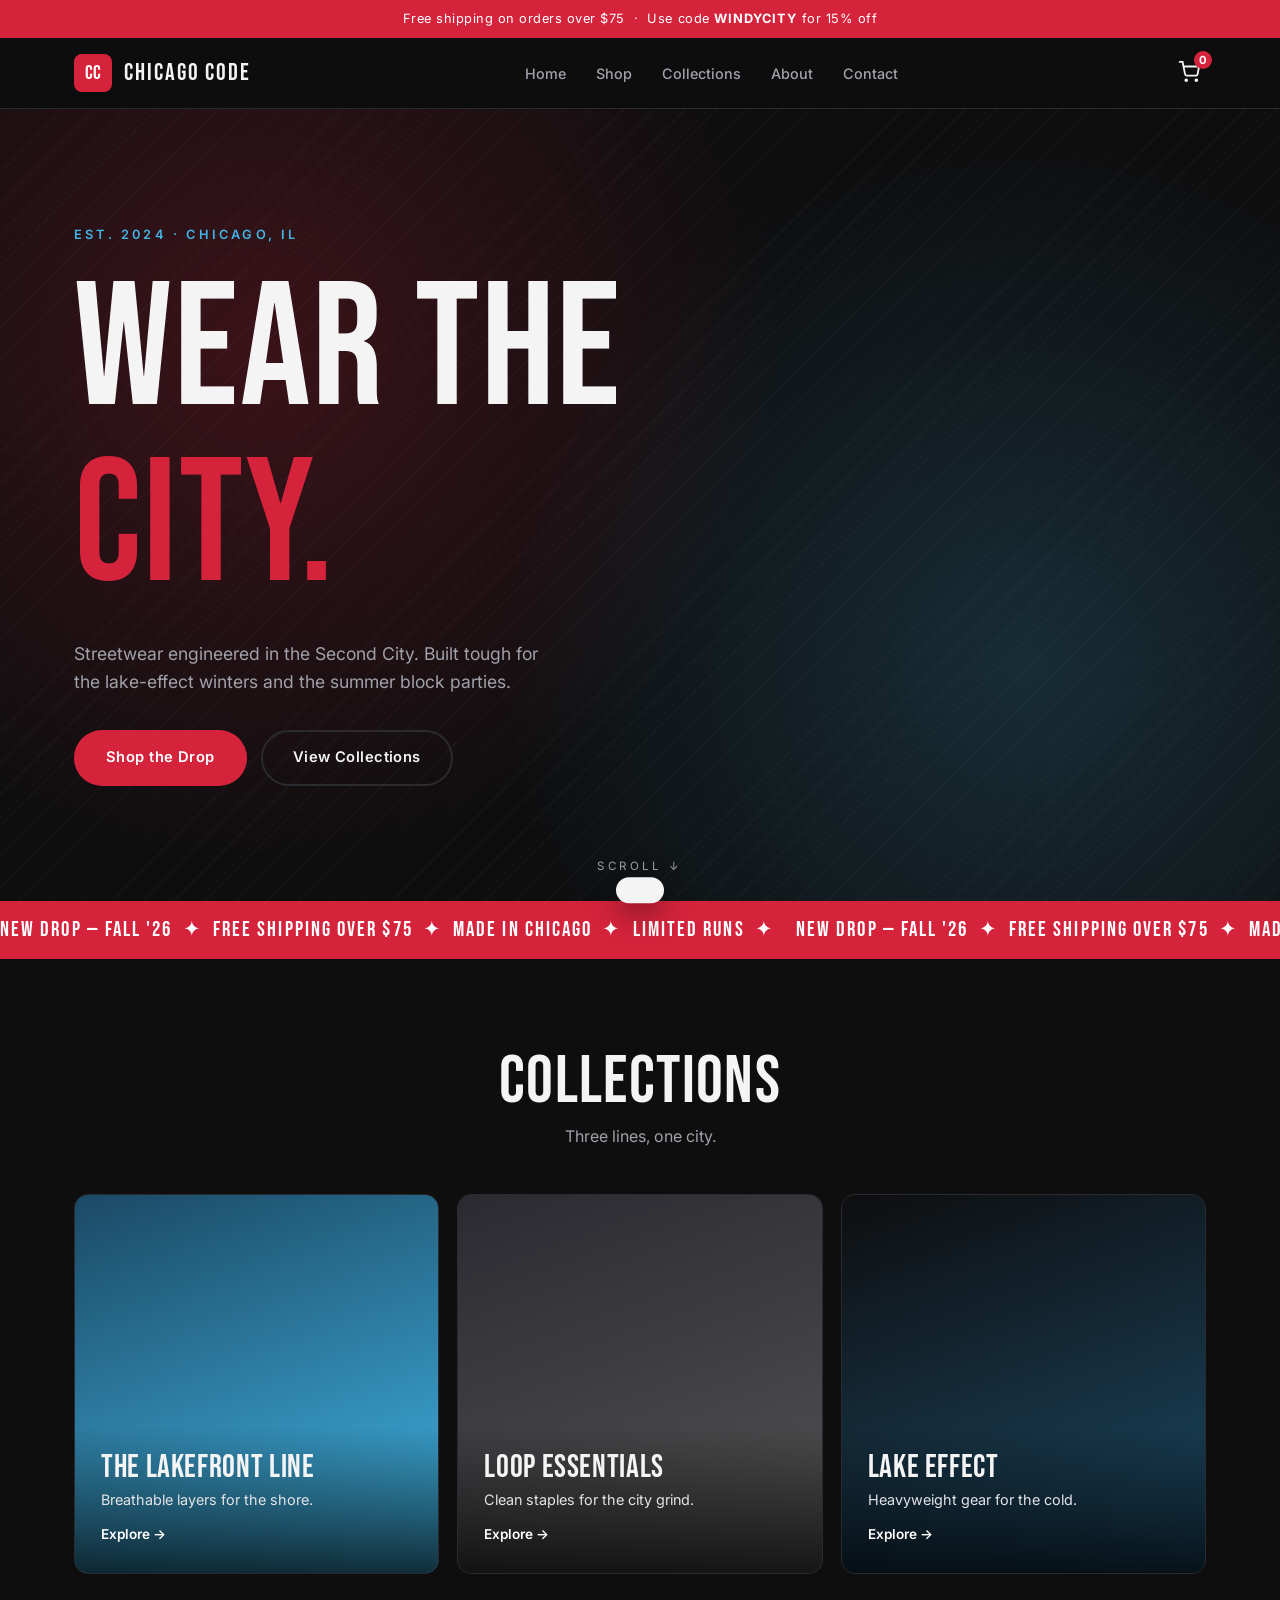
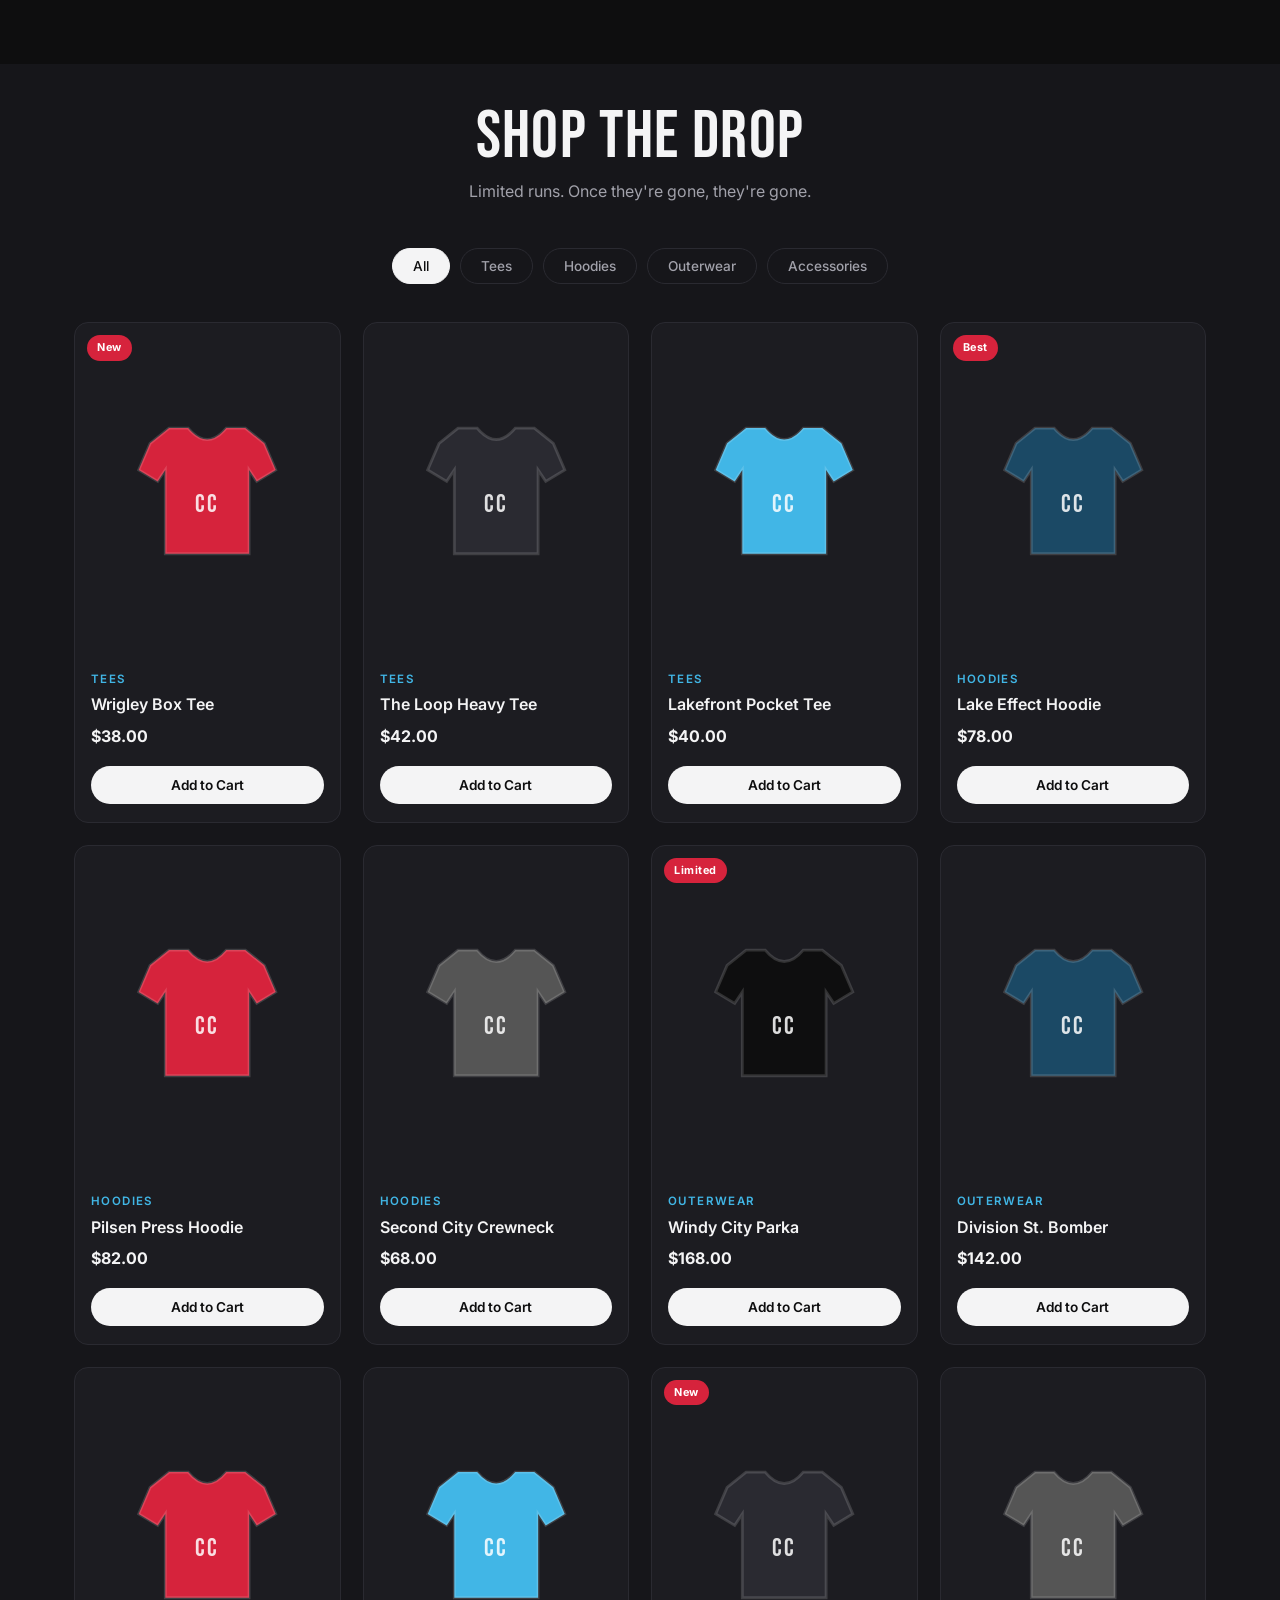
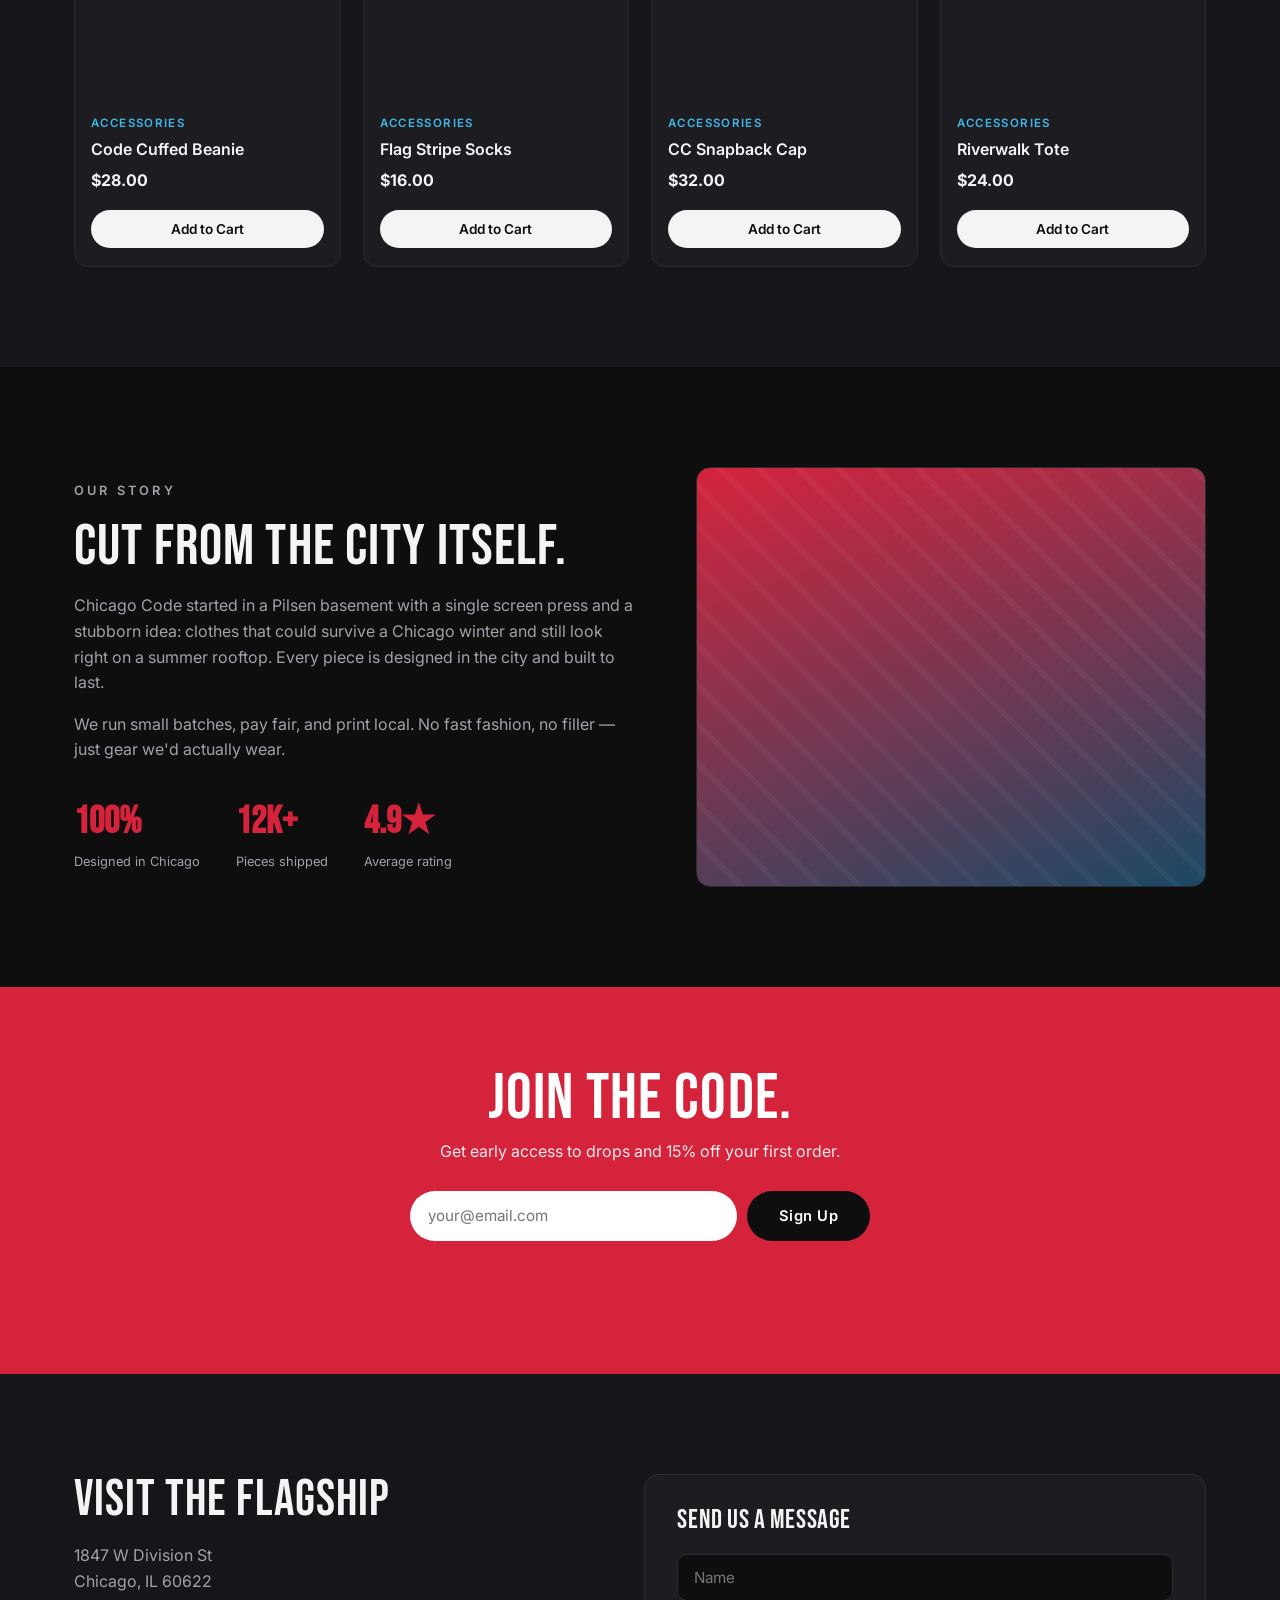
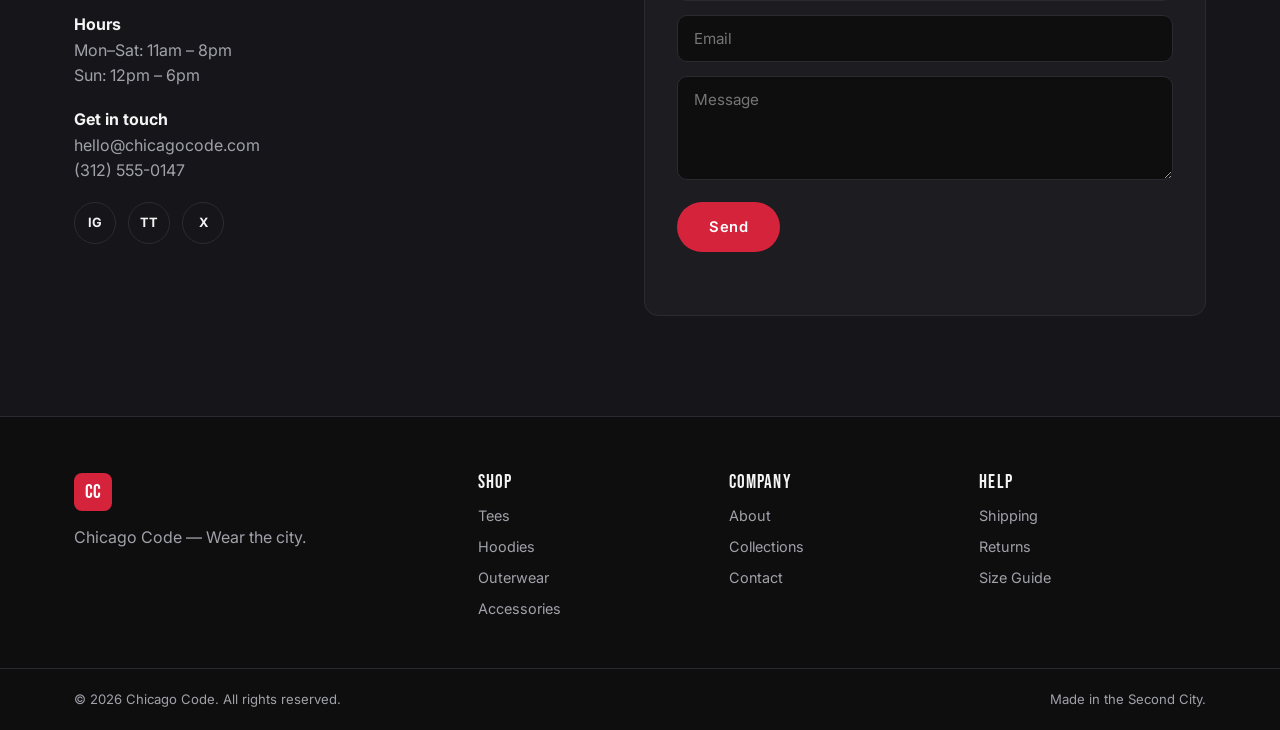
==== index.html @ 8e97281f "Initial commit: Chicago Code streetwear site Co-Authored-By: Claude Opus 4.8 <noreply@anthropic.com>" ====
<!DOCTYPE html>
<html lang="en">
<head>
  <meta charset="UTF-8" />
  <meta name="viewport" content="width=device-width, initial-scale=1.0" />
  <title>Chicago Code — Streetwear from the Second City</title>
  <meta name="description" content="Chicago Code is a streetwear label born in the heart of the Second City. Premium tees, hoodies, and outerwear built for the street." />
  <link rel="preconnect" href="https://fonts.googleapis.com" />
  <link rel="preconnect" href="https://fonts.gstatic.com" crossorigin />
  <link href="https://fonts.googleapis.com/css2?family=Bebas+Neue&family=Inter:wght@400;500;600;700&display=swap" rel="stylesheet" />
  <link rel="stylesheet" href="styles.css" />
</head>
<body>
  <!-- Announcement bar -->
  <div class="announce">
    Free shipping on orders over $75 &nbsp;·&nbsp; Use code <strong>WINDYCITY</strong> for 15% off
  </div>

  <!-- Header -->
  <header class="site-header" id="header">
    <div class="container header-inner">
      <a href="#home" class="logo">
        <span class="logo-mark">CC</span>
        <span class="logo-text">CHICAGO CODE</span>
      </a>

      <nav class="nav" id="nav">
        <a href="#home">Home</a>
        <a href="#shop">Shop</a>
        <a href="#collections">Collections</a>
        <a href="#about">About</a>
        <a href="#contact">Contact</a>
      </nav>

      <div class="header-actions">
        <button class="cart-btn" id="cartBtn" aria-label="Open cart">
          <svg viewBox="0 0 24 24" width="22" height="22" fill="none" stroke="currentColor" stroke-width="2">
            <circle cx="9" cy="21" r="1"></circle>
            <circle cx="20" cy="21" r="1"></circle>
            <path d="M1 1h4l2.68 13.39a2 2 0 0 0 2 1.61h9.72a2 2 0 0 0 2-1.61L23 6H6"></path>
          </svg>
          <span class="cart-count" id="cartCount">0</span>
        </button>
        <button class="menu-toggle" id="menuToggle" aria-label="Toggle menu">
          <span></span><span></span><span></span>
        </button>
      </div>
    </div>
  </header>

  <!-- Hero -->
  <section class="hero" id="home">
    <div class="hero-bg"></div>
    <div class="container hero-content">
      <p class="eyebrow">EST. 2024 · CHICAGO, IL</p>
      <h1>WEAR THE<br /><span>CITY.</span></h1>
      <p class="hero-sub">Streetwear engineered in the Second City. Built tough for the lake-effect winters and the summer block parties.</p>
      <div class="hero-cta">
        <a href="#shop" class="btn btn-primary">Shop the Drop</a>
        <a href="#collections" class="btn btn-ghost">View Collections</a>
      </div>
    </div>
    <div class="hero-scroll">SCROLL ↓</div>
  </section>

  <!-- Marquee -->
  <div class="marquee">
    <div class="marquee-track">
      <span>NEW DROP — FALL '26 &nbsp;✦&nbsp; FREE SHIPPING OVER $75 &nbsp;✦&nbsp; MADE IN CHICAGO &nbsp;✦&nbsp; LIMITED RUNS &nbsp;✦&nbsp;</span>
      <span>NEW DROP — FALL '26 &nbsp;✦&nbsp; FREE SHIPPING OVER $75 &nbsp;✦&nbsp; MADE IN CHICAGO &nbsp;✦&nbsp; LIMITED RUNS &nbsp;✦&nbsp;</span>
    </div>
  </div>

  <!-- Collections -->
  <section class="collections" id="collections">
    <div class="container">
      <div class="section-head">
        <h2>Collections</h2>
        <p>Three lines, one city.</p>
      </div>
      <div class="collection-grid">
        <article class="collection-card col-lake">
          <div class="collection-overlay">
            <h3>The Lakefront Line</h3>
            <p>Breathable layers for the shore.</p>
            <a href="#shop">Explore →</a>
          </div>
        </article>
        <article class="collection-card col-loop">
          <div class="collection-overlay">
            <h3>Loop Essentials</h3>
            <p>Clean staples for the city grind.</p>
            <a href="#shop">Explore →</a>
          </div>
        </article>
        <article class="collection-card col-winter">
          <div class="collection-overlay">
            <h3>Lake Effect</h3>
            <p>Heavyweight gear for the cold.</p>
            <a href="#shop">Explore →</a>
          </div>
        </article>
      </div>
    </div>
  </section>

  <!-- Shop -->
  <section class="shop" id="shop">
    <div class="container">
      <div class="section-head">
        <h2>Shop the Drop</h2>
        <p>Limited runs. Once they're gone, they're gone.</p>
      </div>

      <div class="filters" id="filters">
        <button class="filter-btn active" data-filter="all">All</button>
        <button class="filter-btn" data-filter="tees">Tees</button>
        <button class="filter-btn" data-filter="hoodies">Hoodies</button>
        <button class="filter-btn" data-filter="outerwear">Outerwear</button>
        <button class="filter-btn" data-filter="accessories">Accessories</button>
      </div>

      <div class="product-grid" id="productGrid"><!-- products injected by script.js --></div>
    </div>
  </section>

  <!-- About -->
  <section class="about" id="about">
    <div class="container about-inner">
      <div class="about-text">
        <p class="eyebrow">OUR STORY</p>
        <h2>Cut from the city itself.</h2>
        <p>Chicago Code started in a Pilsen basement with a single screen press and a stubborn idea: clothes that could survive a Chicago winter and still look right on a summer rooftop. Every piece is designed in the city and built to last.</p>
        <p>We run small batches, pay fair, and print local. No fast fashion, no filler — just gear we'd actually wear.</p>
        <div class="stats">
          <div><strong>100%</strong><span>Designed in Chicago</span></div>
          <div><strong>12k+</strong><span>Pieces shipped</span></div>
          <div><strong>4.9★</strong><span>Average rating</span></div>
        </div>
      </div>
      <div class="about-visual"></div>
    </div>
  </section>

  <!-- Newsletter -->
  <section class="newsletter">
    <div class="container newsletter-inner">
      <h2>Join the Code.</h2>
      <p>Get early access to drops and 15% off your first order.</p>
      <form class="newsletter-form" id="newsletterForm">
        <input type="email" placeholder="your@email.com" required aria-label="Email address" />
        <button type="submit" class="btn btn-primary">Sign Up</button>
      </form>
      <p class="newsletter-note" id="newsletterNote"></p>
    </div>
  </section>

  <!-- Contact -->
  <section class="contact" id="contact">
    <div class="container contact-inner">
      <div class="contact-info">
        <h2>Visit the Flagship</h2>
        <p>1847 W Division St<br />Chicago, IL 60622</p>
        <p><strong>Hours</strong><br />Mon–Sat: 11am – 8pm<br />Sun: 12pm – 6pm</p>
        <p><strong>Get in touch</strong><br />hello@chicagocode.com<br />(312) 555-0147</p>
        <div class="socials">
          <a href="#" aria-label="Instagram">IG</a>
          <a href="#" aria-label="TikTok">TT</a>
          <a href="#" aria-label="Twitter">X</a>
        </div>
      </div>
      <form class="contact-form" id="contactForm">
        <h3>Send us a message</h3>
        <div class="field"><input type="text" placeholder="Name" required /></div>
        <div class="field"><input type="email" placeholder="Email" required /></div>
        <div class="field"><textarea rows="4" placeholder="Message" required></textarea></div>
        <button type="submit" class="btn btn-primary">Send</button>
        <p class="form-note" id="contactNote"></p>
      </form>
    </div>
  </section>

  <!-- Footer -->
  <footer class="site-footer">
    <div class="container footer-inner">
      <div class="footer-brand">
        <span class="logo-mark">CC</span>
        <p>Chicago Code — Wear the city.</p>
      </div>
      <div class="footer-cols">
        <div>
          <h4>Shop</h4>
          <a href="#shop">Tees</a>
          <a href="#shop">Hoodies</a>
          <a href="#shop">Outerwear</a>
          <a href="#shop">Accessories</a>
        </div>
        <div>
          <h4>Company</h4>
          <a href="#about">About</a>
          <a href="#collections">Collections</a>
          <a href="#contact">Contact</a>
        </div>
        <div>
          <h4>Help</h4>
          <a href="#">Shipping</a>
          <a href="#">Returns</a>
          <a href="#">Size Guide</a>
        </div>
      </div>
    </div>
    <div class="footer-bottom">
      <div class="container">
        <p>© 2026 Chicago Code. All rights reserved.</p>
        <p>Made in the Second City.</p>
      </div>
    </div>
  </footer>

  <!-- Cart Drawer -->
  <div class="cart-overlay" id="cartOverlay"></div>
  <aside class="cart-drawer" id="cartDrawer" aria-label="Shopping cart">
    <div class="cart-header">
      <h3>Your Cart</h3>
      <button class="cart-close" id="cartClose" aria-label="Close cart">✕</button>
    </div>
    <div class="cart-items" id="cartItems"></div>
    <div class="cart-footer">
      <div class="cart-total">
        <span>Subtotal</span>
        <span id="cartTotal">$0.00</span>
      </div>
      <button class="btn btn-primary cart-checkout" id="checkoutBtn">Checkout</button>
      <p class="cart-note">Shipping & taxes calculated at checkout.</p>
    </div>
  </aside>

  <!-- Toast -->
  <div class="toast" id="toast"></div>

  <script src="script.js"></script>
</body>
</html>
---- styles.css ----
/* ===== Chicago Code — Streetwear ===== */
:root {
  --bg: #0e0e0f;
  --bg-soft: #16161a;
  --surface: #1c1c21;
  --line: #2a2a31;
  --text: #f4f4f5;
  --muted: #a1a1aa;
  --accent: #d6233c;      /* Chicago flag red */
  --accent-2: #41b6e6;    /* Chicago flag blue */
  --star: #41b6e6;
  --radius: 14px;
  --max: 1180px;
}

* { margin: 0; padding: 0; box-sizing: border-box; }

html { scroll-behavior: smooth; }

body {
  font-family: 'Inter', system-ui, sans-serif;
  background: var(--bg);
  color: var(--text);
  line-height: 1.6;
  -webkit-font-smoothing: antialiased;
  overflow-x: hidden;
}

.container { width: 100%; max-width: var(--max); margin: 0 auto; padding: 0 24px; }

h1, h2, h3, h4 { font-family: 'Bebas Neue', sans-serif; font-weight: 400; letter-spacing: 0.02em; line-height: 1; }

a { color: inherit; text-decoration: none; }

.btn {
  display: inline-block; padding: 14px 30px; border-radius: 999px;
  font-weight: 600; font-size: 0.92rem; letter-spacing: 0.03em;
  cursor: pointer; border: 2px solid transparent; transition: all 0.2s ease;
  font-family: 'Inter', sans-serif;
}
.btn-primary { background: var(--accent); color: #fff; }
.btn-primary:hover { background: #b51d32; transform: translateY(-2px); }
.btn-ghost { background: transparent; color: var(--text); border-color: var(--line); }
.btn-ghost:hover { border-color: var(--text); }

/* Announcement */
.announce {
  background: var(--accent); color: #fff; text-align: center;
  font-size: 0.8rem; letter-spacing: 0.04em; padding: 9px 16px;
}
.announce strong { letter-spacing: 0.08em; }

/* Header */
.site-header {
  position: sticky; top: 0; z-index: 50;
  background: rgba(14,14,15,0.85); backdrop-filter: blur(12px);
  border-bottom: 1px solid var(--line);
}
.header-inner { display: flex; align-items: center; justify-content: space-between; height: 70px; }
.logo { display: flex; align-items: center; gap: 12px; }
.logo-mark {
  display: grid; place-items: center; width: 38px; height: 38px;
  background: var(--accent); color: #fff; font-family: 'Bebas Neue', sans-serif;
  font-size: 1.25rem; border-radius: 8px; letter-spacing: 0.02em;
}
.logo-text { font-family: 'Bebas Neue', sans-serif; font-size: 1.5rem; letter-spacing: 0.08em; }

.nav { display: flex; gap: 30px; }
.nav a { font-size: 0.9rem; font-weight: 500; color: var(--muted); transition: color 0.2s; }
.nav a:hover { color: var(--text); }

.header-actions { display: flex; align-items: center; gap: 14px; }
.cart-btn { position: relative; background: none; border: none; color: var(--text); cursor: pointer; padding: 6px; }
.cart-count {
  position: absolute; top: -4px; right: -6px; background: var(--accent); color: #fff;
  font-size: 0.7rem; font-weight: 700; min-width: 18px; height: 18px; border-radius: 999px;
  display: grid; place-items: center; padding: 0 4px; font-family: 'Inter', sans-serif;
}
.menu-toggle { display: none; flex-direction: column; gap: 5px; background: none; border: none; cursor: pointer; padding: 6px; }
.menu-toggle span { width: 24px; height: 2px; background: var(--text); transition: 0.3s; }

/* Hero */
.hero { position: relative; min-height: 88vh; display: flex; align-items: center; overflow: hidden; }
.hero-bg {
  position: absolute; inset: 0;
  background:
    radial-gradient(circle at 20% 30%, rgba(214,35,60,0.22), transparent 45%),
    radial-gradient(circle at 80% 70%, rgba(65,182,230,0.18), transparent 45%),
    repeating-linear-gradient(135deg, rgba(255,255,255,0.02) 0 2px, transparent 2px 22px),
    var(--bg);
}
.hero-content { position: relative; z-index: 2; }
.eyebrow { font-size: 0.8rem; letter-spacing: 0.25em; color: var(--accent-2); font-weight: 600; margin-bottom: 18px; }
.hero h1 { font-size: clamp(4rem, 14vw, 11rem); letter-spacing: 0.01em; }
.hero h1 span { color: var(--accent); }
.hero-sub { max-width: 480px; color: var(--muted); font-size: 1.1rem; margin: 24px 0 34px; }
.hero-cta { display: flex; gap: 14px; flex-wrap: wrap; }
.hero-scroll {
  position: absolute; bottom: 26px; left: 50%; transform: translateX(-50%);
  font-size: 0.72rem; letter-spacing: 0.3em; color: var(--muted); z-index: 2;
  animation: bob 2s ease-in-out infinite;
}
@keyframes bob { 0%,100% { transform: translate(-50%,0); } 50% { transform: translate(-50%,8px); } }

/* Marquee */
.marquee { background: var(--accent); color: #fff; overflow: hidden; padding: 12px 0; white-space: nowrap; }
.marquee-track { display: inline-flex; animation: scroll 28s linear infinite; }
.marquee-track span { font-family: 'Bebas Neue', sans-serif; font-size: 1.3rem; letter-spacing: 0.1em; padding-right: 1rem; }
@keyframes scroll { to { transform: translateX(-50%); } }

/* Section heads */
.section-head { text-align: center; margin-bottom: 44px; }
.section-head h2 { font-size: clamp(2.6rem, 6vw, 4.2rem); }
.section-head p { color: var(--muted); margin-top: 8px; }

/* Collections */
.collections { padding: 90px 0; }
.collection-grid { display: grid; grid-template-columns: repeat(3, 1fr); gap: 18px; }
.collection-card {
  position: relative; height: 380px; border-radius: var(--radius); overflow: hidden;
  display: flex; align-items: flex-end; cursor: pointer; border: 1px solid var(--line);
}
.collection-card::before { content: ''; position: absolute; inset: 0; transition: transform 0.5s ease; }
.collection-card:hover::before { transform: scale(1.08); }
.col-lake::before { background: linear-gradient(160deg, #1b4965, #41b6e6); }
.col-loop::before { background: linear-gradient(160deg, #2a2a31, #555); }
.col-winter::before { background: linear-gradient(160deg, #0e0e0f, #1b4965); }
.collection-overlay {
  position: relative; z-index: 2; padding: 26px; width: 100%;
  background: linear-gradient(transparent, rgba(0,0,0,0.75));
}
.collection-overlay h3 { font-size: 2rem; }
.collection-overlay p { color: #e4e4e7; font-size: 0.9rem; margin: 4px 0 10px; }
.collection-overlay a { font-weight: 600; font-size: 0.85rem; color: #fff; }

/* Shop */
.shop { padding: 40px 0 100px; background: var(--bg-soft); }
.filters { display: flex; gap: 10px; justify-content: center; flex-wrap: wrap; margin-bottom: 38px; }
.filter-btn {
  background: transparent; border: 1px solid var(--line); color: var(--muted);
  padding: 9px 20px; border-radius: 999px; cursor: pointer; font-weight: 500;
  font-size: 0.85rem; transition: all 0.2s; font-family: 'Inter', sans-serif;
}
.filter-btn:hover { color: var(--text); border-color: var(--text); }
.filter-btn.active { background: var(--text); color: var(--bg); border-color: var(--text); }

.product-grid { display: grid; grid-template-columns: repeat(4, 1fr); gap: 22px; }
.product-card {
  background: var(--surface); border: 1px solid var(--line); border-radius: var(--radius);
  overflow: hidden; transition: transform 0.25s, border-color 0.25s; display: flex; flex-direction: column;
}
.product-card:hover { transform: translateY(-6px); border-color: var(--accent); }
.product-img { aspect-ratio: 4/5; position: relative; display: grid; place-items: center; }
.product-img .tee-svg { width: 72%; height: 72%; }
.product-badge {
  position: absolute; top: 12px; left: 12px; background: var(--accent); color: #fff;
  font-size: 0.68rem; font-weight: 700; padding: 4px 10px; border-radius: 999px; letter-spacing: 0.05em;
}
.product-info { padding: 16px 16px 18px; display: flex; flex-direction: column; gap: 4px; flex: 1; }
.product-cat { font-size: 0.72rem; letter-spacing: 0.12em; color: var(--accent-2); text-transform: uppercase; font-weight: 600; }
.product-name { font-size: 1rem; font-weight: 600; }
.product-price { font-weight: 700; margin-top: 2px; }
.product-add {
  margin-top: 12px; width: 100%; background: var(--text); color: var(--bg); border: none;
  padding: 11px; border-radius: 999px; font-weight: 600; cursor: pointer; font-size: 0.85rem;
  transition: background 0.2s; font-family: 'Inter', sans-serif;
}
.product-add:hover { background: var(--accent); color: #fff; }

/* About */
.about { padding: 100px 0; }
.about-inner { display: grid; grid-template-columns: 1.1fr 1fr; gap: 60px; align-items: center; }
.about-text h2 { font-size: clamp(2.4rem, 5vw, 3.6rem); margin: 12px 0 18px; }
.about-text p { color: var(--muted); margin-bottom: 16px; }
.stats { display: flex; gap: 36px; margin-top: 28px; }
.stats div { display: flex; flex-direction: column; }
.stats strong { font-family: 'Bebas Neue', sans-serif; font-size: 2.4rem; color: var(--accent); }
.stats span { font-size: 0.8rem; color: var(--muted); }
.about-visual {
  height: 420px; border-radius: var(--radius);
  background:
    repeating-linear-gradient(45deg, rgba(255,255,255,0.04) 0 6px, transparent 6px 28px),
    linear-gradient(160deg, var(--accent), #1b4965);
  border: 1px solid var(--line);
}

/* Newsletter */
.newsletter { padding: 80px 0; background: var(--accent); text-align: center; }
.newsletter h2 { font-size: clamp(2.4rem, 6vw, 4rem); color: #fff; }
.newsletter p { color: rgba(255,255,255,0.9); margin: 8px 0 26px; }
.newsletter-form { display: flex; gap: 10px; justify-content: center; max-width: 460px; margin: 0 auto; flex-wrap: wrap; }
.newsletter-form input {
  flex: 1; min-width: 220px; padding: 14px 18px; border-radius: 999px; border: none;
  font-size: 0.95rem; font-family: 'Inter', sans-serif;
}
.newsletter-form .btn-primary { background: var(--bg); }
.newsletter-form .btn-primary:hover { background: #000; }
.newsletter-note { color: #fff; margin-top: 16px; font-weight: 600; min-height: 1.2em; }

/* Contact */
.contact { padding: 100px 0; background: var(--bg-soft); }
.contact-inner { display: grid; grid-template-columns: 1fr 1.1fr; gap: 60px; }
.contact-info h2 { font-size: clamp(2.2rem, 5vw, 3.2rem); margin-bottom: 18px; }
.contact-info p { color: var(--muted); margin-bottom: 18px; }
.contact-info strong { color: var(--text); }
.socials { display: flex; gap: 12px; margin-top: 8px; }
.socials a {
  width: 42px; height: 42px; border: 1px solid var(--line); border-radius: 50%;
  display: grid; place-items: center; font-weight: 700; font-size: 0.8rem; transition: all 0.2s;
}
.socials a:hover { background: var(--accent); border-color: var(--accent); }
.contact-form { background: var(--surface); padding: 32px; border-radius: var(--radius); border: 1px solid var(--line); }
.contact-form h3 { font-size: 1.7rem; margin-bottom: 20px; }
.field { margin-bottom: 14px; }
.field input, .field textarea {
  width: 100%; padding: 13px 16px; background: var(--bg); border: 1px solid var(--line);
  border-radius: 10px; color: var(--text); font-family: 'Inter', sans-serif; font-size: 0.95rem; resize: vertical;
}
.field input:focus, .field textarea:focus { outline: none; border-color: var(--accent); }
.form-note { color: var(--accent-2); margin-top: 12px; font-weight: 600; min-height: 1.2em; }

/* Footer */
.site-footer { background: var(--bg); border-top: 1px solid var(--line); padding-top: 56px; }
.footer-inner { display: grid; grid-template-columns: 1fr 2fr; gap: 40px; padding-bottom: 40px; }
.footer-brand { display: flex; flex-direction: column; gap: 14px; }
.footer-brand p { color: var(--muted); }
.footer-cols { display: grid; grid-template-columns: repeat(3, 1fr); gap: 24px; }
.footer-cols h4 { font-size: 1.2rem; margin-bottom: 12px; letter-spacing: 0.06em; }
.footer-cols a { display: block; color: var(--muted); font-size: 0.9rem; margin-bottom: 8px; transition: color 0.2s; }
.footer-cols a:hover { color: var(--text); }
.footer-bottom { border-top: 1px solid var(--line); padding: 20px 0; }
.footer-bottom .container { display: flex; justify-content: space-between; }
.footer-bottom p { color: var(--muted); font-size: 0.82rem; }

/* Cart drawer */
.cart-overlay {
  position: fixed; inset: 0; background: rgba(0,0,0,0.6); opacity: 0; visibility: hidden;
  transition: opacity 0.3s; z-index: 90;
}
.cart-overlay.open { opacity: 1; visibility: visible; }
.cart-drawer {
  position: fixed; top: 0; right: 0; height: 100%; width: 400px; max-width: 90vw;
  background: var(--bg-soft); border-left: 1px solid var(--line); z-index: 100;
  transform: translateX(100%); transition: transform 0.32s ease; display: flex; flex-direction: column;
}
.cart-drawer.open { transform: translateX(0); }
.cart-header { display: flex; justify-content: space-between; align-items: center; padding: 22px; border-bottom: 1px solid var(--line); }
.cart-header h3 { font-size: 1.6rem; }
.cart-close { background: none; border: none; color: var(--text); font-size: 1.2rem; cursor: pointer; }
.cart-items { flex: 1; overflow-y: auto; padding: 16px 22px; }
.cart-empty { color: var(--muted); text-align: center; margin-top: 40px; }
.cart-item { display: flex; gap: 14px; padding: 14px 0; border-bottom: 1px solid var(--line); }
.cart-item-img { width: 60px; height: 72px; border-radius: 8px; flex-shrink: 0; display: grid; place-items: center; background: var(--surface); }
.cart-item-img svg { width: 70%; height: 70%; }
.cart-item-info { flex: 1; }
.cart-item-name { font-weight: 600; font-size: 0.92rem; }
.cart-item-price { color: var(--muted); font-size: 0.85rem; }
.qty { display: flex; align-items: center; gap: 10px; margin-top: 6px; }
.qty button { width: 24px; height: 24px; border: 1px solid var(--line); background: var(--surface); color: var(--text); border-radius: 6px; cursor: pointer; font-size: 1rem; line-height: 1; }
.qty span { min-width: 18px; text-align: center; font-size: 0.9rem; }
.cart-item-remove { background: none; border: none; color: var(--muted); cursor: pointer; font-size: 0.78rem; align-self: flex-start; }
.cart-item-remove:hover { color: var(--accent); }
.cart-footer { padding: 20px 22px; border-top: 1px solid var(--line); }
.cart-total { display: flex; justify-content: space-between; font-weight: 700; font-size: 1.1rem; margin-bottom: 14px; }
.cart-checkout { width: 100%; }
.cart-note { text-align: center; color: var(--muted); font-size: 0.76rem; margin-top: 10px; }

/* Toast */
.toast {
  position: fixed; bottom: 28px; left: 50%; transform: translateX(-50%) translateY(120%);
  background: var(--text); color: var(--bg); padding: 13px 24px; border-radius: 999px;
  font-weight: 600; font-size: 0.9rem; z-index: 200; transition: transform 0.35s ease; box-shadow: 0 10px 30px rgba(0,0,0,0.4);
}
.toast.show { transform: translateX(-50%) translateY(0); }

/* Responsive */
@media (max-width: 980px) {
  .product-grid { grid-template-columns: repeat(2, 1fr); }
  .about-inner, .contact-inner { grid-template-columns: 1fr; gap: 36px; }
  .footer-inner { grid-template-columns: 1fr; }
}
@media (max-width: 760px) {
  .nav {
    position: fixed; top: 70px; right: 0; width: 240px; height: calc(100vh - 70px);
    background: var(--bg-soft); flex-direction: column; gap: 0; padding: 20px;
    border-left: 1px solid var(--line); transform: translateX(100%); transition: transform 0.3s; z-index: 49;
  }
  .nav.open { transform: translateX(0); }
  .nav a { padding: 14px 0; border-bottom: 1px solid var(--line); width: 100%; }
  .menu-toggle { display: flex; }
  .collection-grid { grid-template-columns: 1fr; }
  .footer-bottom .container { flex-direction: column; gap: 6px; }
}
@media (max-width: 460px) {
  .product-grid { grid-template-columns: 1fr; }
  .stats { gap: 22px; flex-wrap: wrap; }
}
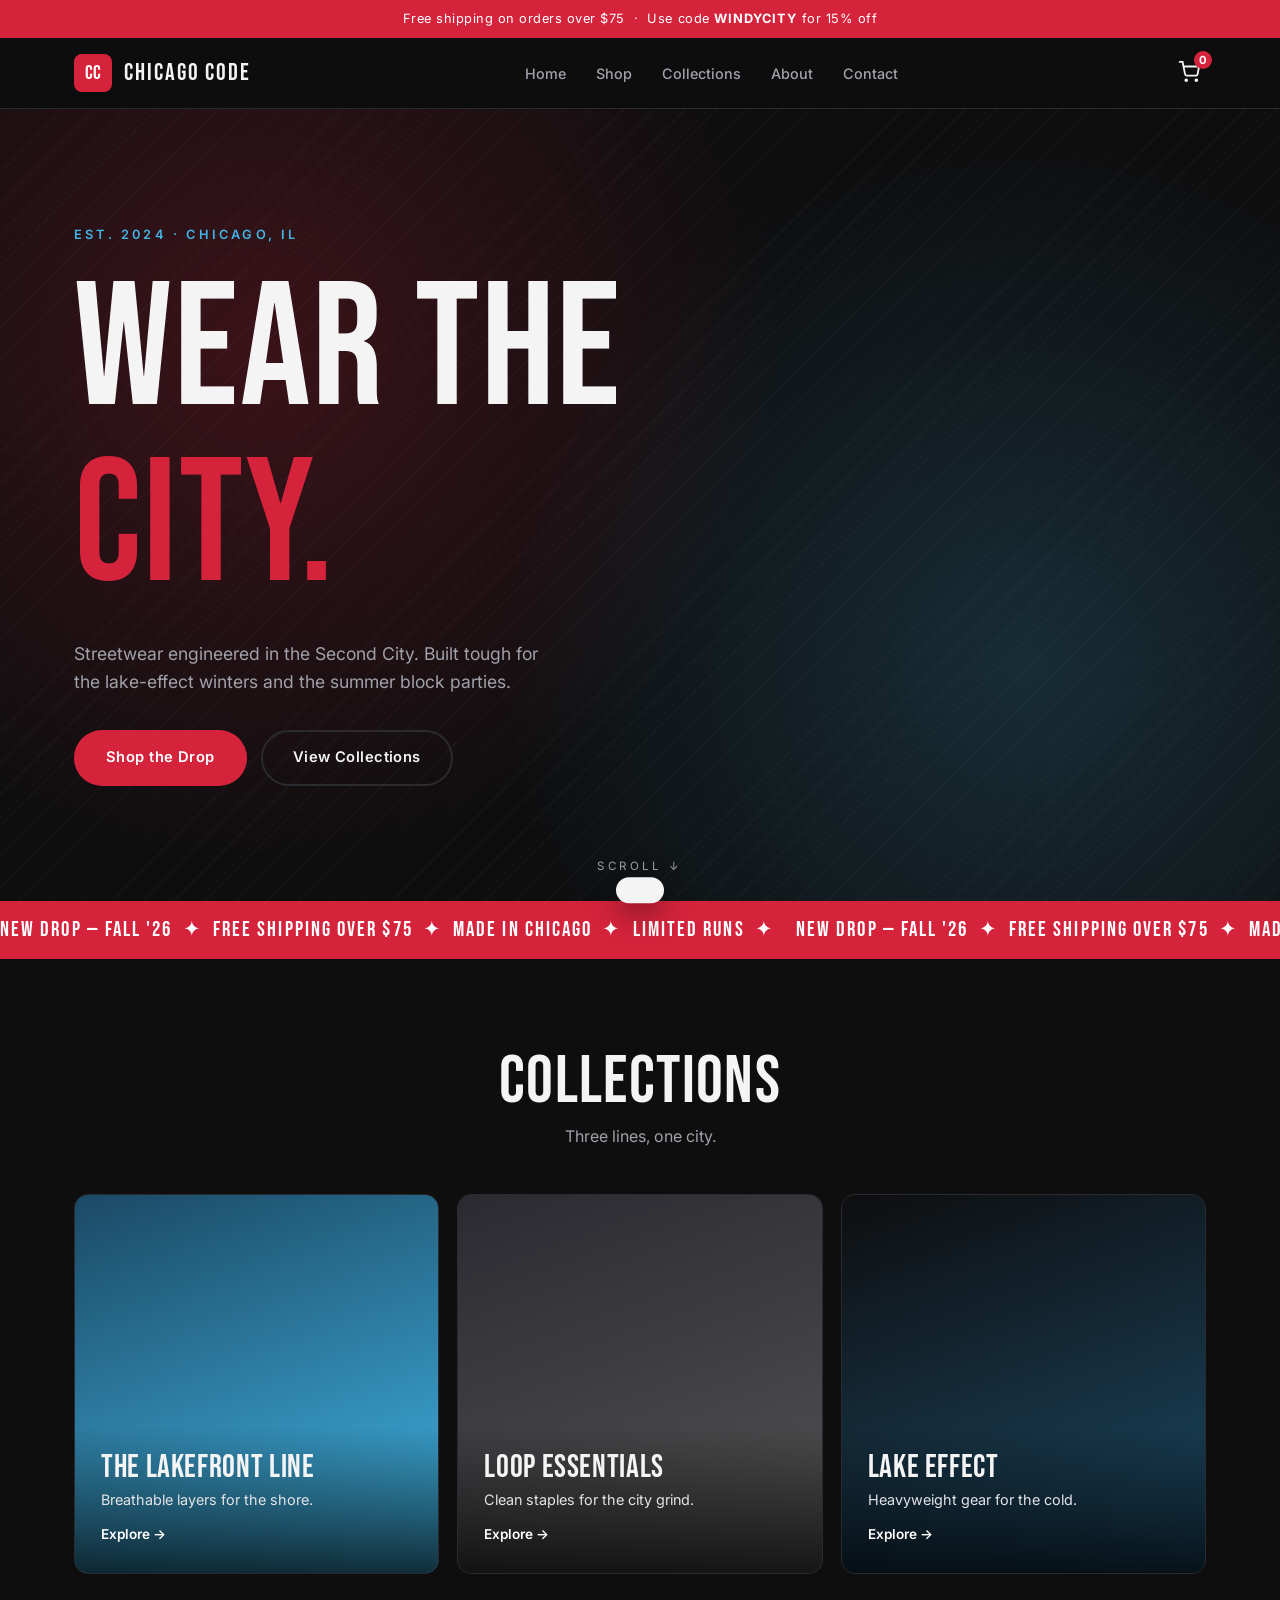
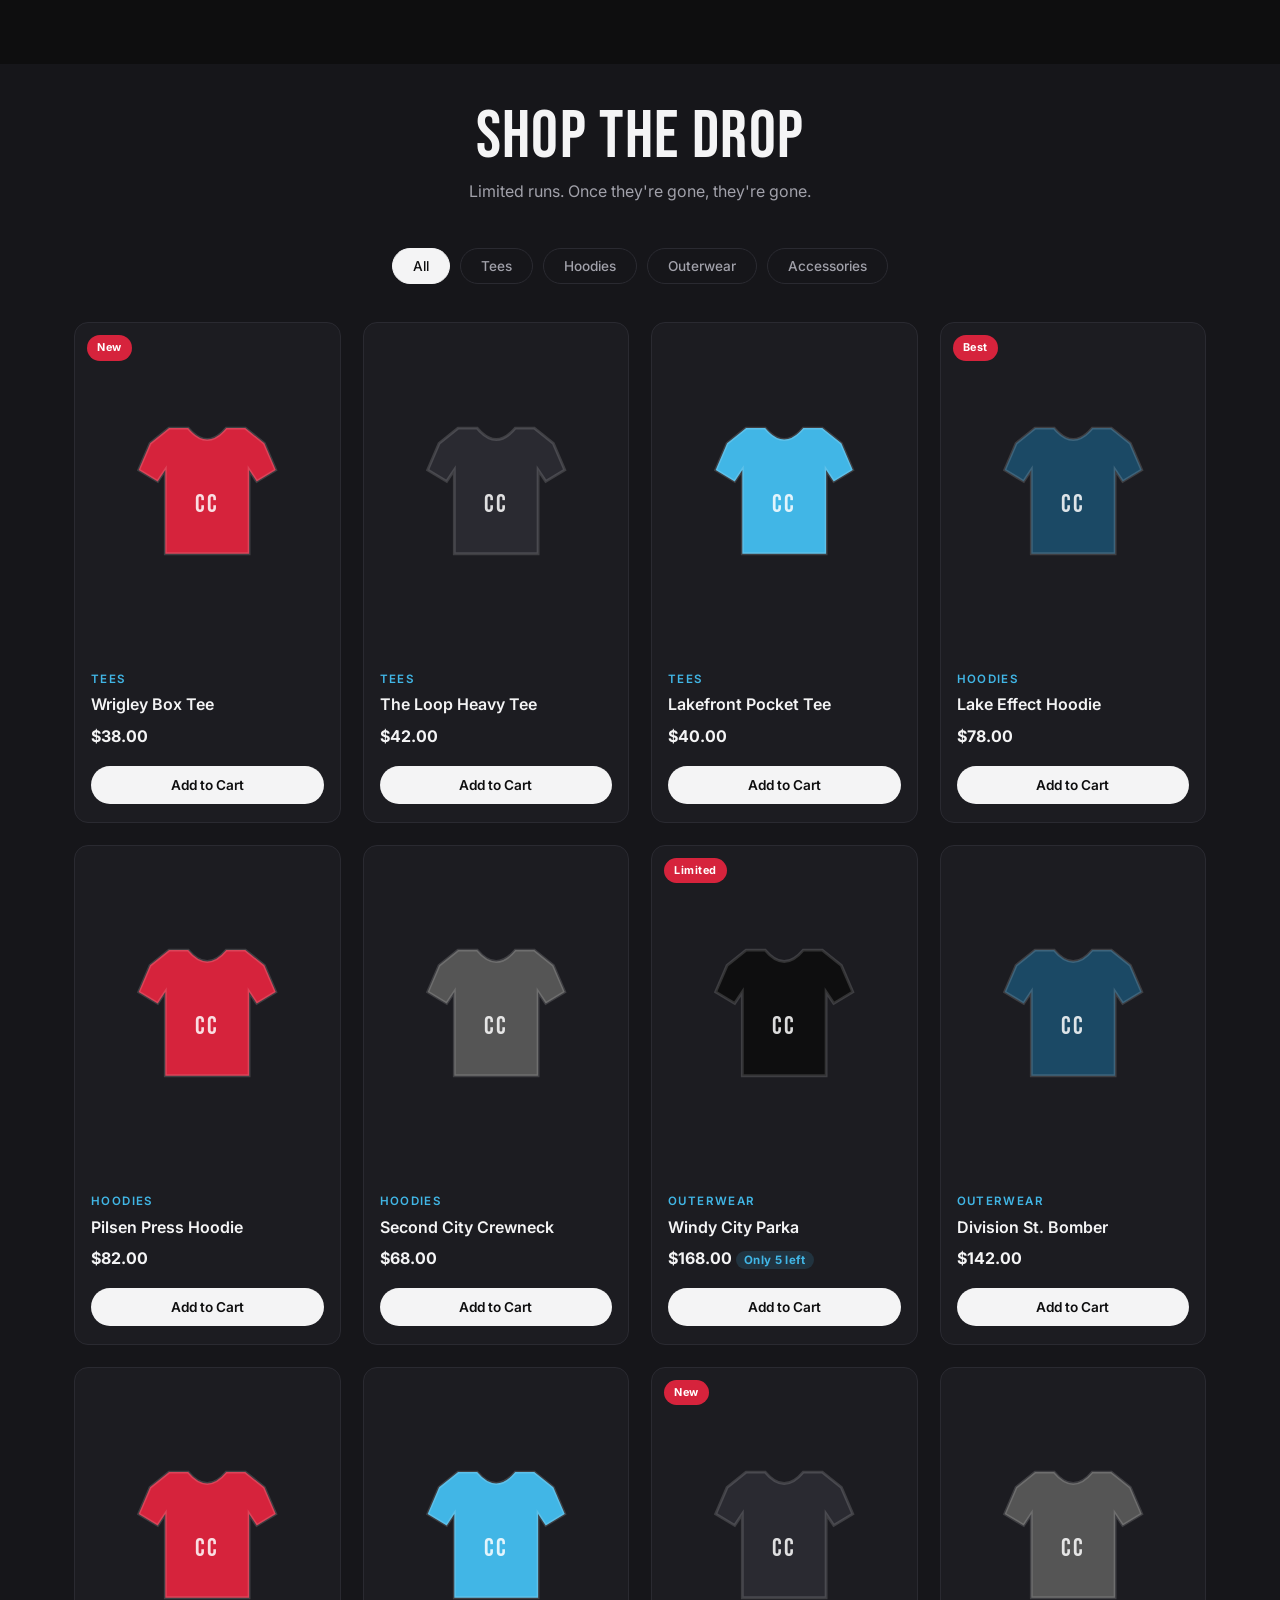
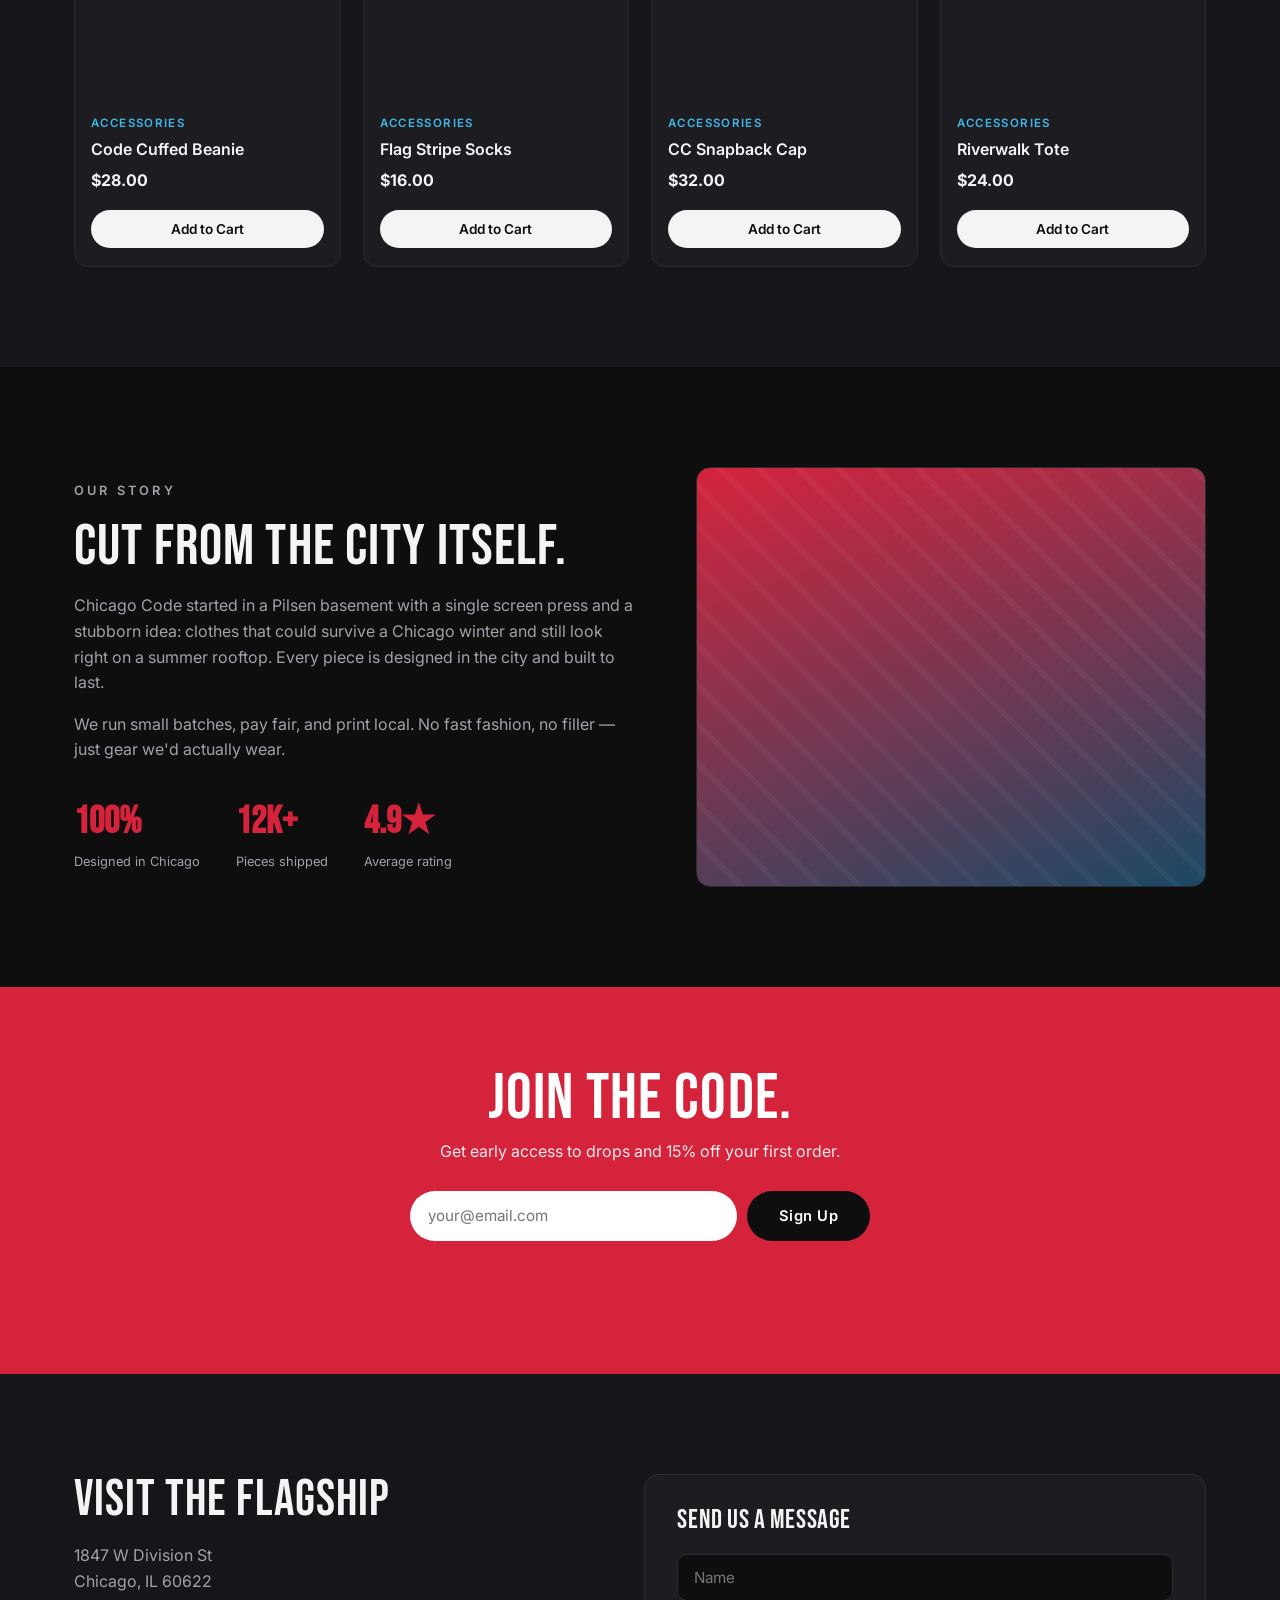
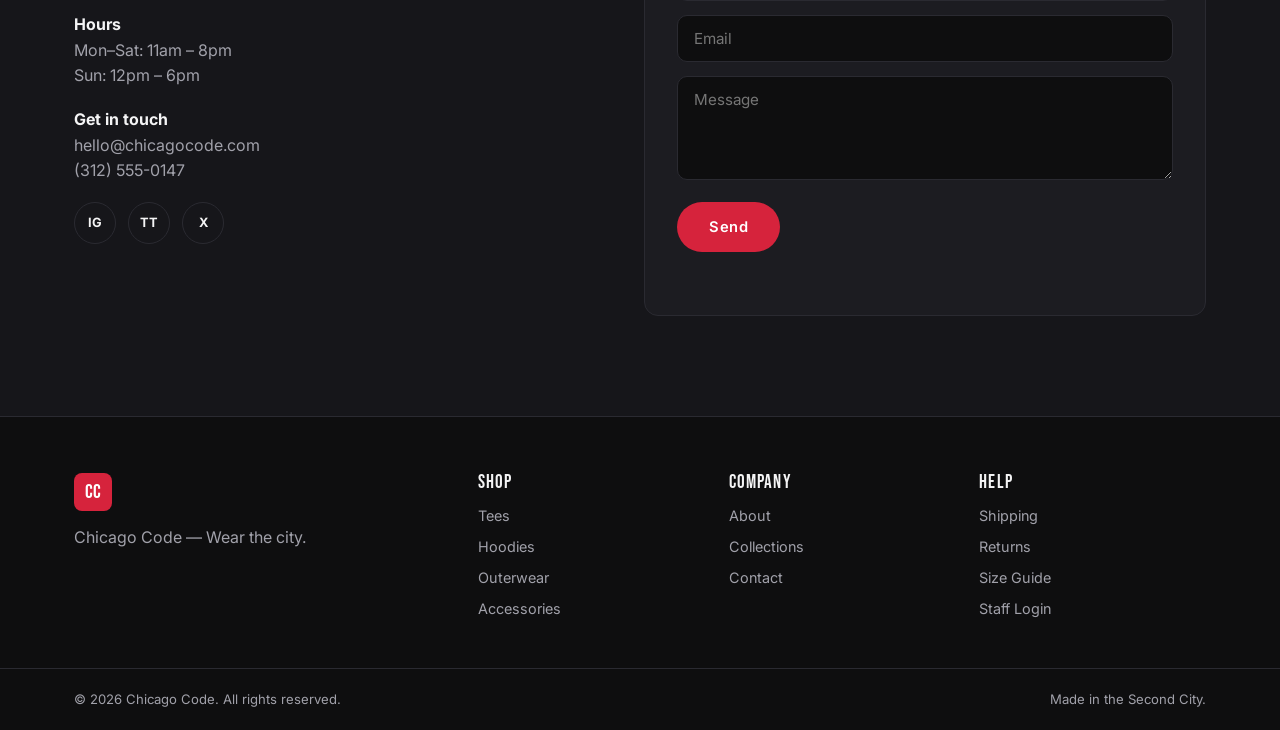
==== commit bcdfc035: "Add staff admin panel that publishes products directly to GitHub - Move product catalog into product" ====
--- a/index.html
+++ b/index.html
@@ -206,6 +206,7 @@
           <a href="#">Shipping</a>
           <a href="#">Returns</a>
           <a href="#">Size Guide</a>
+          <a href="admin.html">Staff Login</a>
         </div>
       </div>
     </div>
@@ -238,6 +239,7 @@
   <!-- Toast -->
   <div class="toast" id="toast"></div>
 
+  <script src="products.js"></script>
   <script src="script.js"></script>
 </body>
 </html>
--- a/styles.css
+++ b/styles.css
@@ -150,8 +150,15 @@
   overflow: hidden; transition: transform 0.25s, border-color 0.25s; display: flex; flex-direction: column;
 }
 .product-card:hover { transform: translateY(-6px); border-color: var(--accent); }
-.product-img { aspect-ratio: 4/5; position: relative; display: grid; place-items: center; }
+.product-img { aspect-ratio: 4/5; position: relative; display: grid; place-items: center; overflow: hidden; }
 .product-img .tee-svg { width: 72%; height: 72%; }
+.product-img img { width: 100%; height: 100%; object-fit: cover; }
+.stock-tag { font-size: 0.72rem; font-weight: 700; padding: 2px 8px; border-radius: 999px; letter-spacing: 0.03em; }
+.stock-tag.low { background: rgba(65,182,230,0.15); color: var(--accent-2); }
+.stock-tag.out { background: rgba(214,35,60,0.15); color: var(--accent); }
+.product-add:disabled { background: var(--line); color: var(--muted); cursor: not-allowed; }
+.product-add:disabled:hover { background: var(--line); color: var(--muted); }
+.cart-item-img img { width: 100%; height: 100%; object-fit: cover; border-radius: 8px; }
 .product-badge {
   position: absolute; top: 12px; left: 12px; background: var(--accent); color: #fff;
   font-size: 0.68rem; font-weight: 700; padding: 4px 10px; border-radius: 999px; letter-spacing: 0.05em;
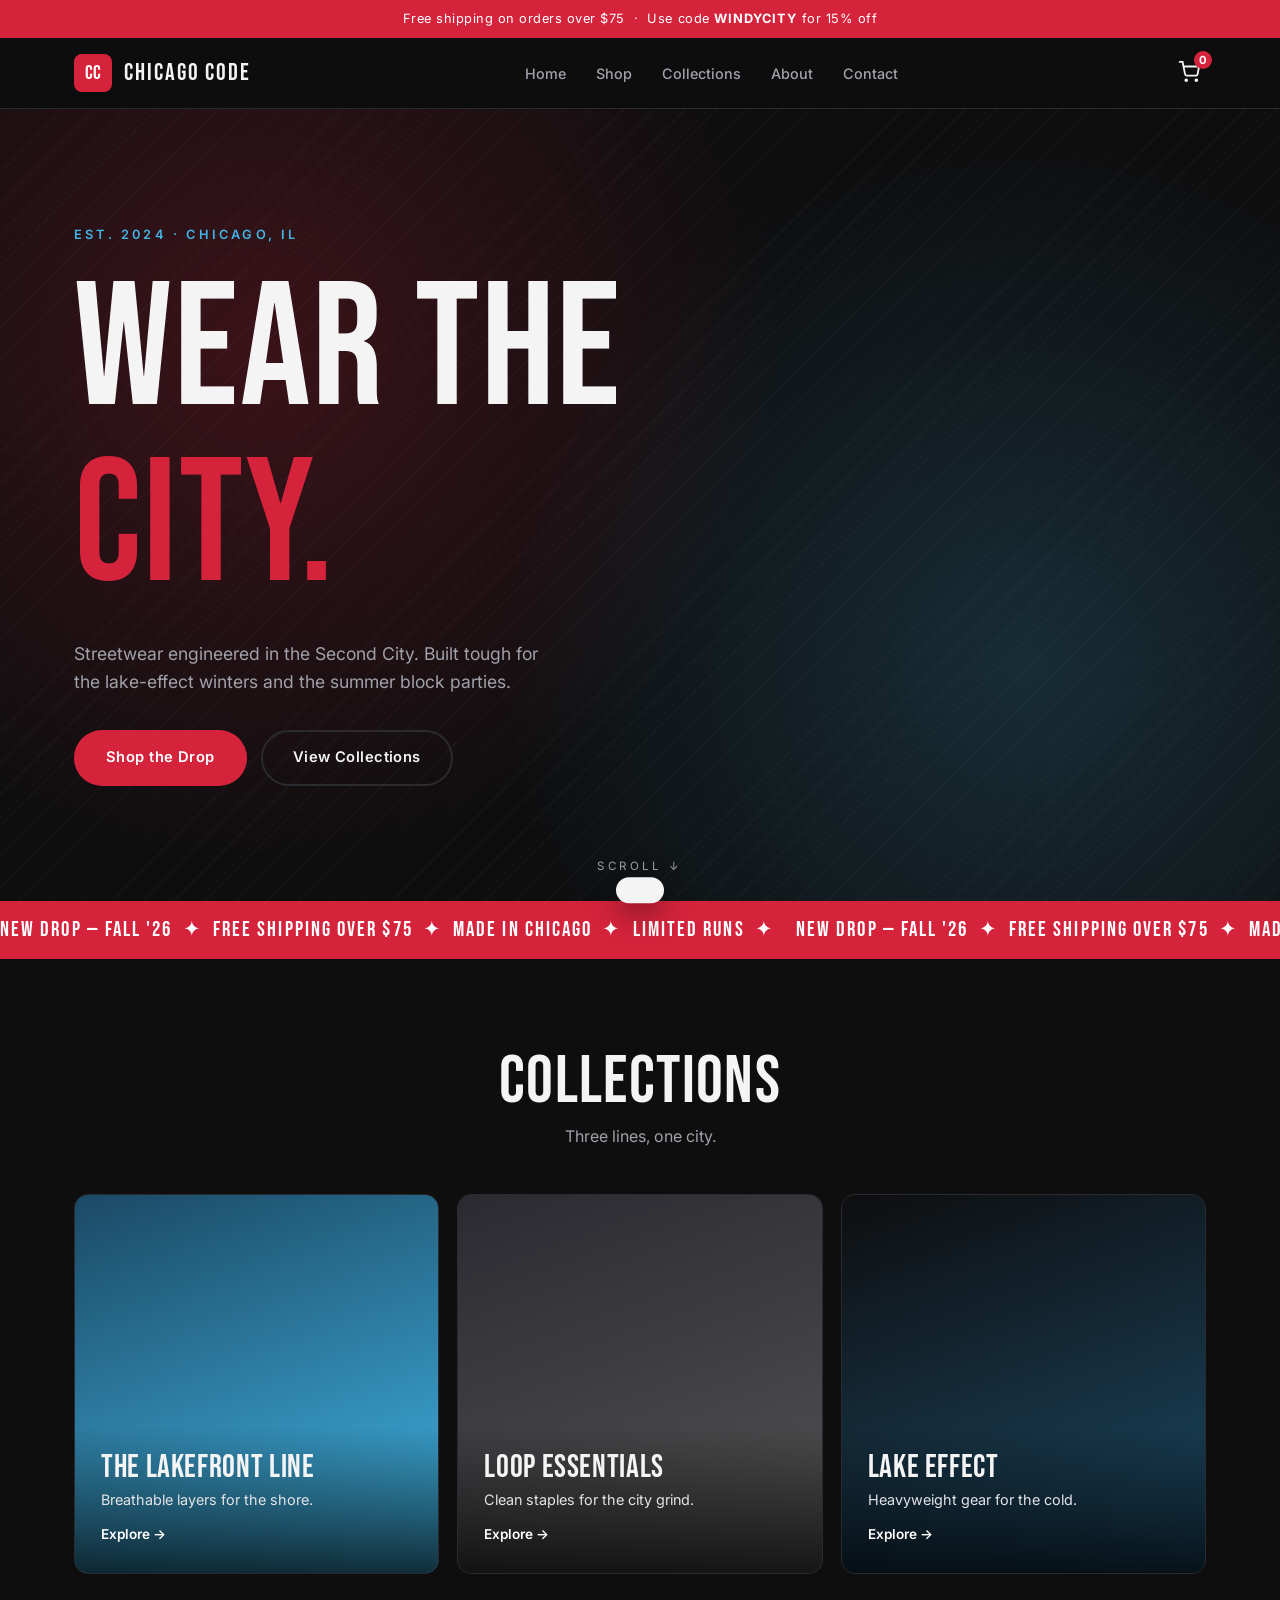
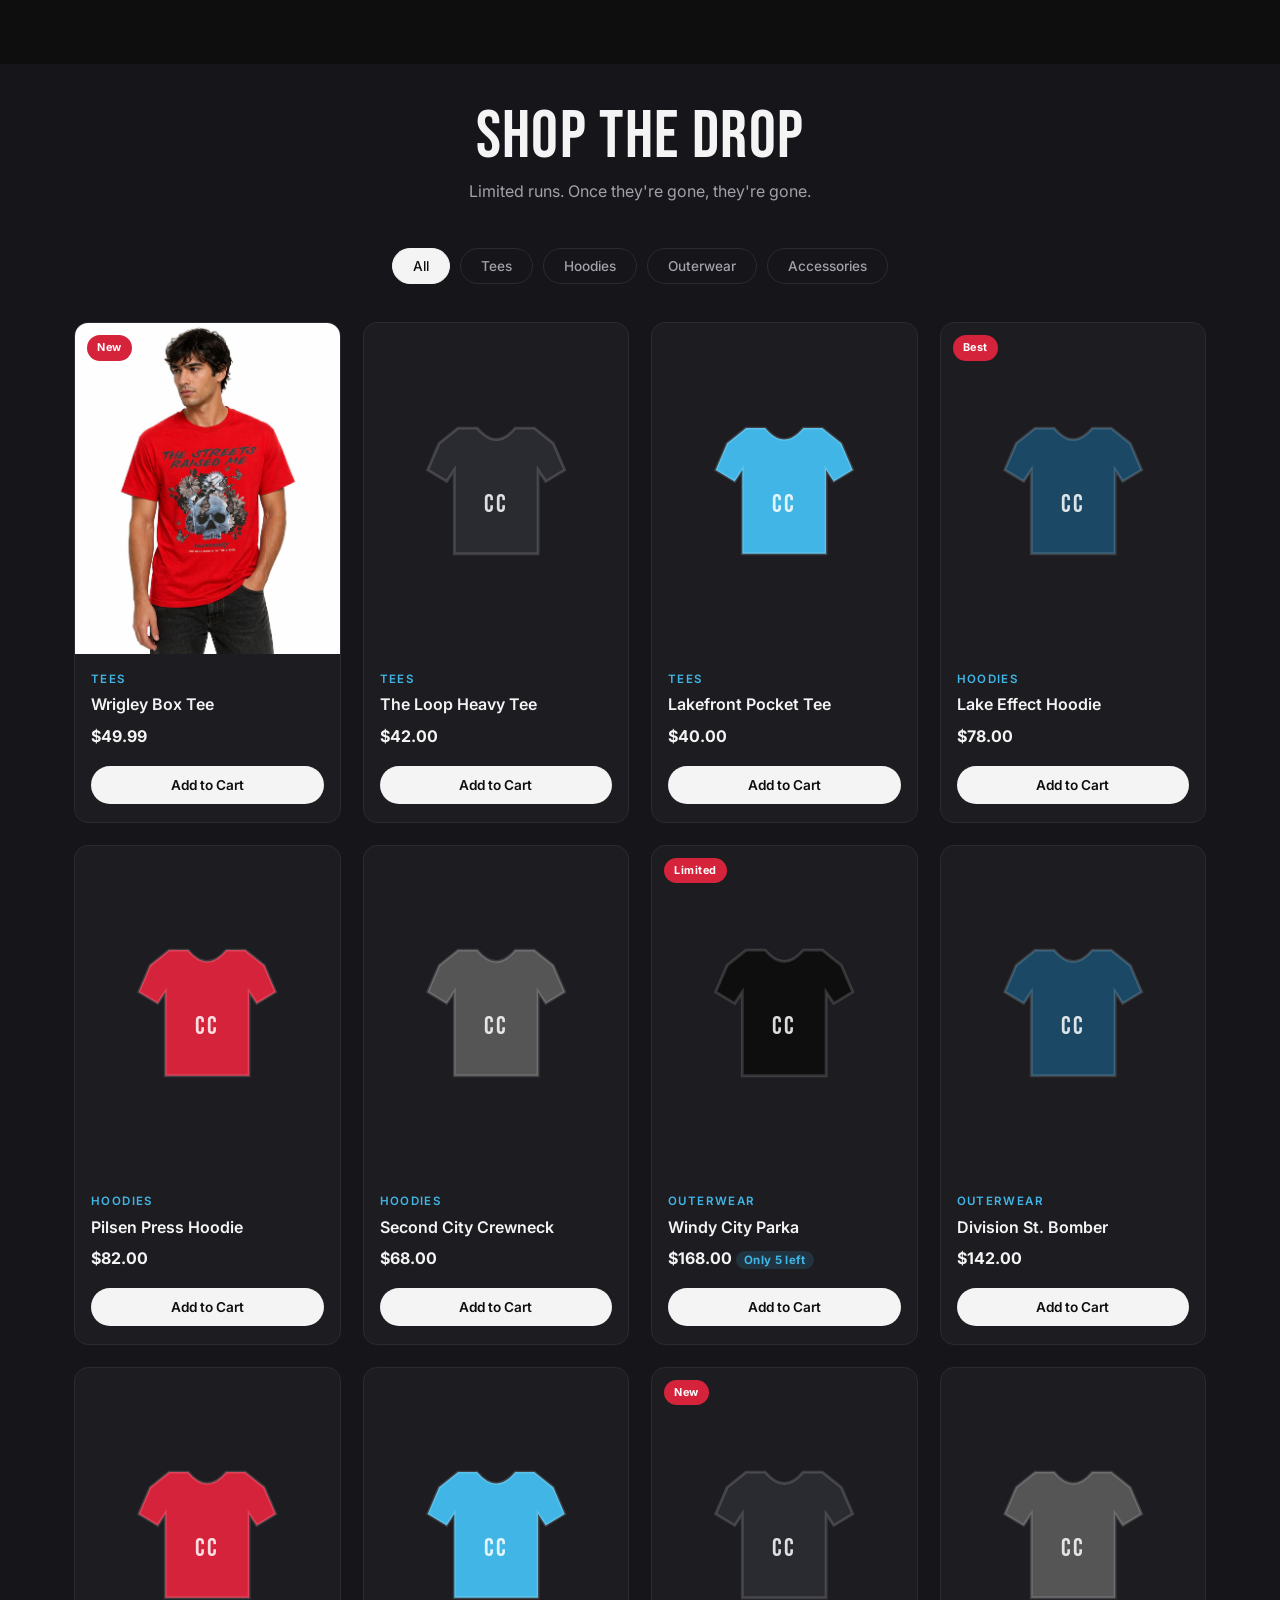
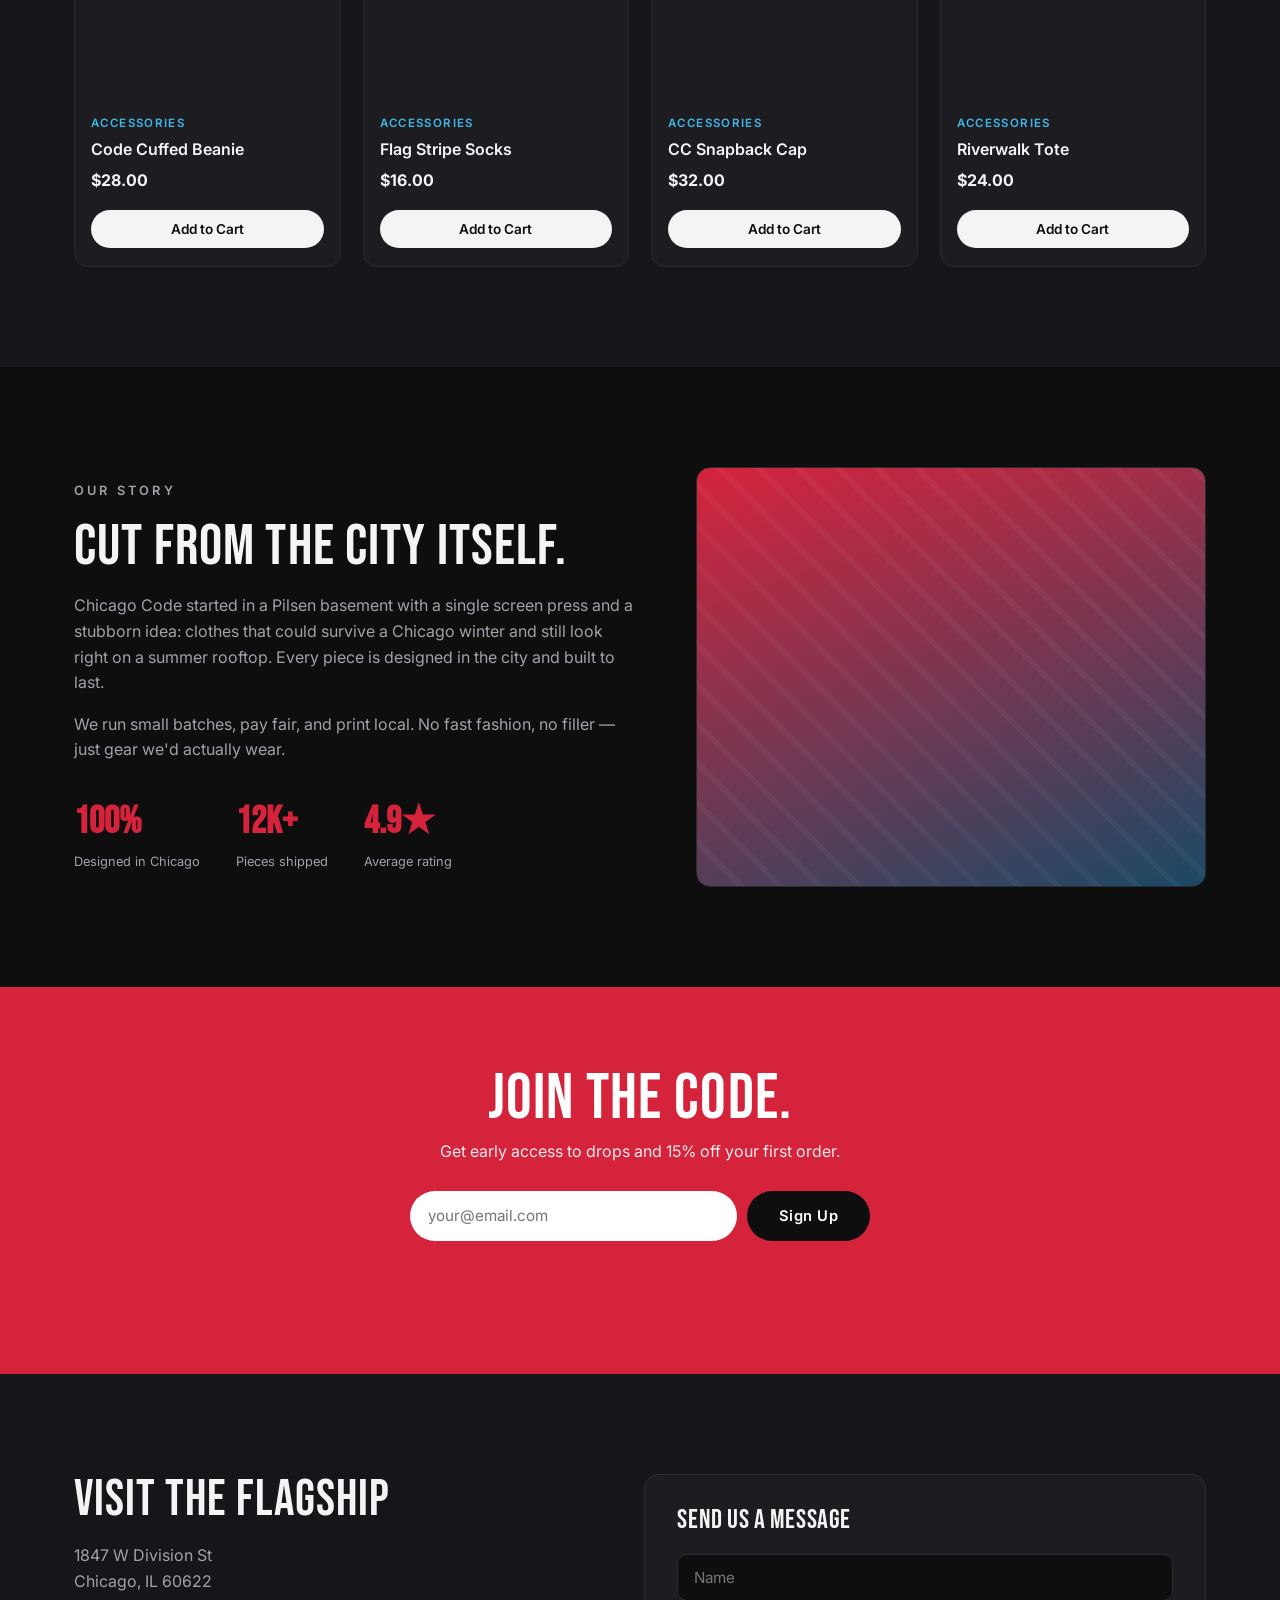
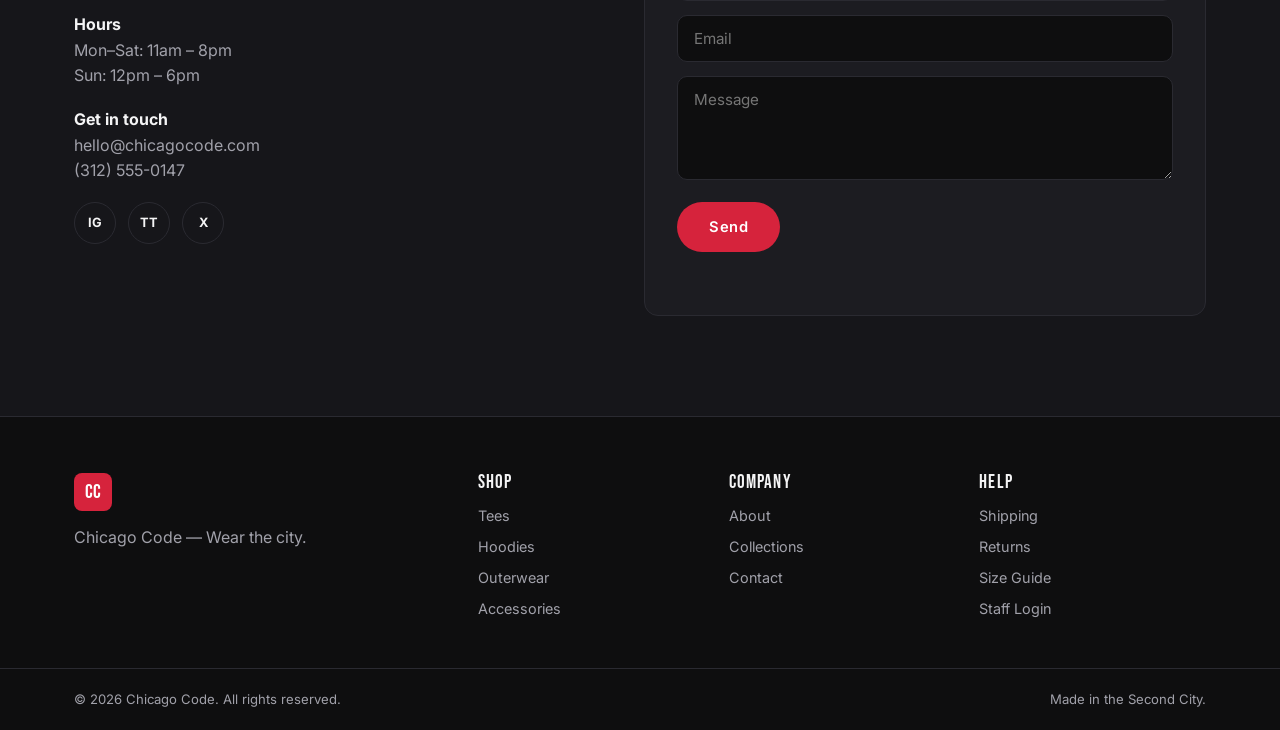
==== commit aea0a32a: "Always load products.js fresh to avoid stale browser cache Co-Authored-By: Claude Opus 4.8 <noreply@" ====
--- a/index.html
+++ b/index.html
@@ -239,7 +239,18 @@
   <!-- Toast -->
   <div class="toast" id="toast"></div>
 
-  <script src="products.js"></script>
-  <script src="script.js"></script>
+  <!-- Load products fresh every visit (bypasses browser cache), then the store logic -->
+  <script>
+    (function () {
+      var p = document.createElement('script');
+      p.src = 'products.js?t=' + Date.now();
+      p.onload = function () {
+        var s = document.createElement('script');
+        s.src = 'script.js';
+        document.body.appendChild(s);
+      };
+      document.body.appendChild(p);
+    })();
+  </script>
 </body>
 </html>
